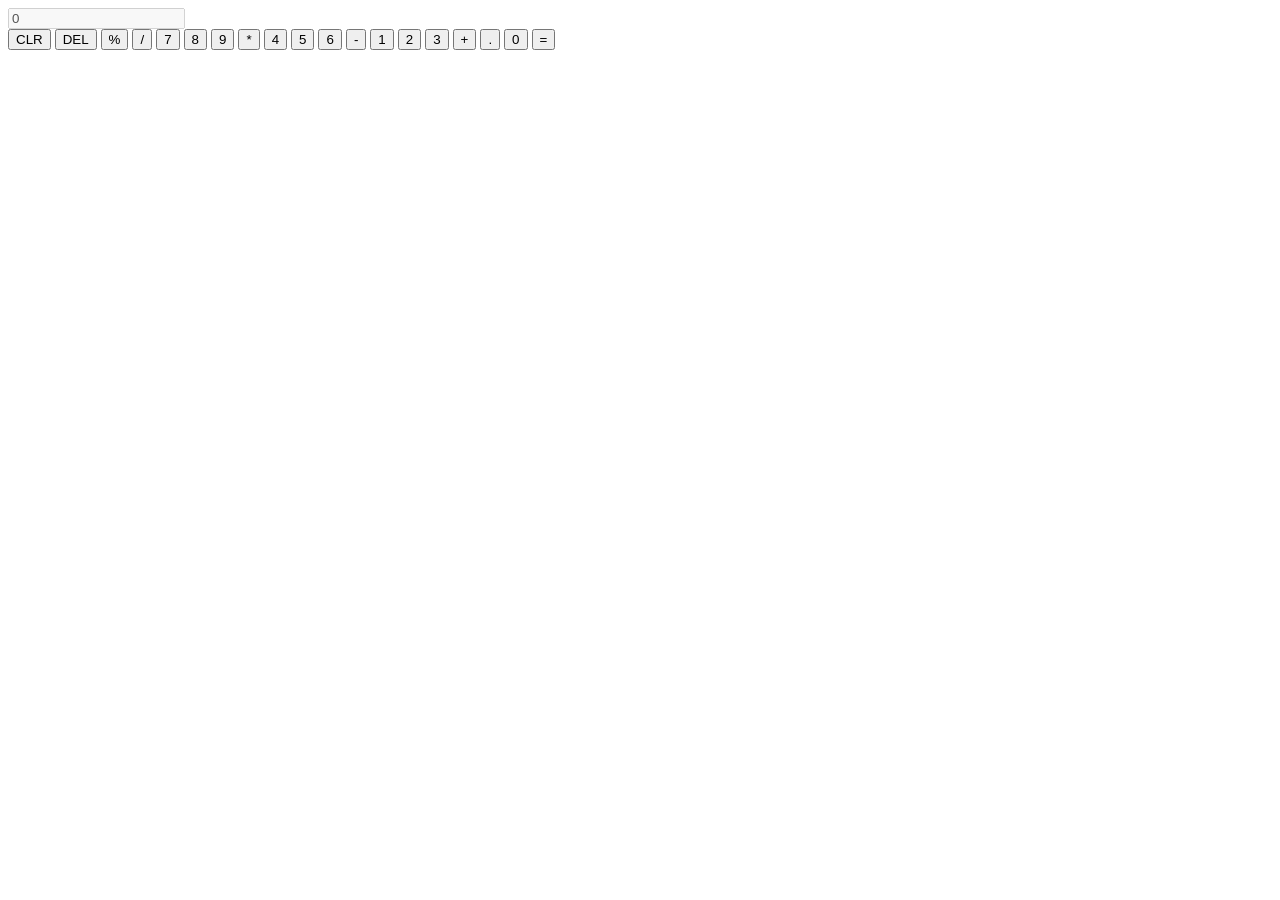
==== prom/index.html @ 1042690a "new" ====
<!DOCTYPE html>
<html lang="en">
<head>
    <meta charset="UTF-8">
    <meta name="viewport" content="width=device-width, initial-scale=1.0">
    <title>Cute Neumorphic Calculator</title>
    <link rel="stylesheet" href="styles.css">
</head>
<body>

    <div class="calculator">
        <div class="display">
            <input type="text" id="result" value="0" disabled>
        </div>
        <div class="buttons">
            <button class="btn" onclick="clearScreen()">CLR</button>
            <button class="btn" onclick="deleteChar()">DEL</button>
            <button class="btn" onclick="appendToDisplay('%')">%</button>
            <button class="btn" onclick="appendToDisplay('/')">/</button>

            <button class="btn" onclick="appendToDisplay('7')">7</button>
            <button class="btn" onclick="appendToDisplay('8')">8</button>
            <button class="btn" onclick="appendToDisplay('9')">9</button>
            <button class="btn" onclick="appendToDisplay('*')">*</button>

            <button class="btn" onclick="appendToDisplay('4')">4</button>
            <button class="btn" onclick="appendToDisplay('5')">5</button>
            <button class="btn" onclick="appendToDisplay('6')">6</button>
            <button class="btn" onclick="appendToDisplay('-')">-</button>

            <button class="btn" onclick="appendToDisplay('1')">1</button>
            <button class="btn" onclick="appendToDisplay('2')">2</button>
            <button class="btn" onclick="appendToDisplay('3')">3</button>
            <button class="btn" onclick="appendToDisplay('+')">+</button>

            <button class="btn" onclick="appendToDisplay('.')">.</button>
            <button class="btn" onclick="appendToDisplay('0')">0</button>
            <button class="btn equal" onclick="calculate()">=</button>
        </div>
    </div>

    <script src="script.js"></script>
</body>
</html>
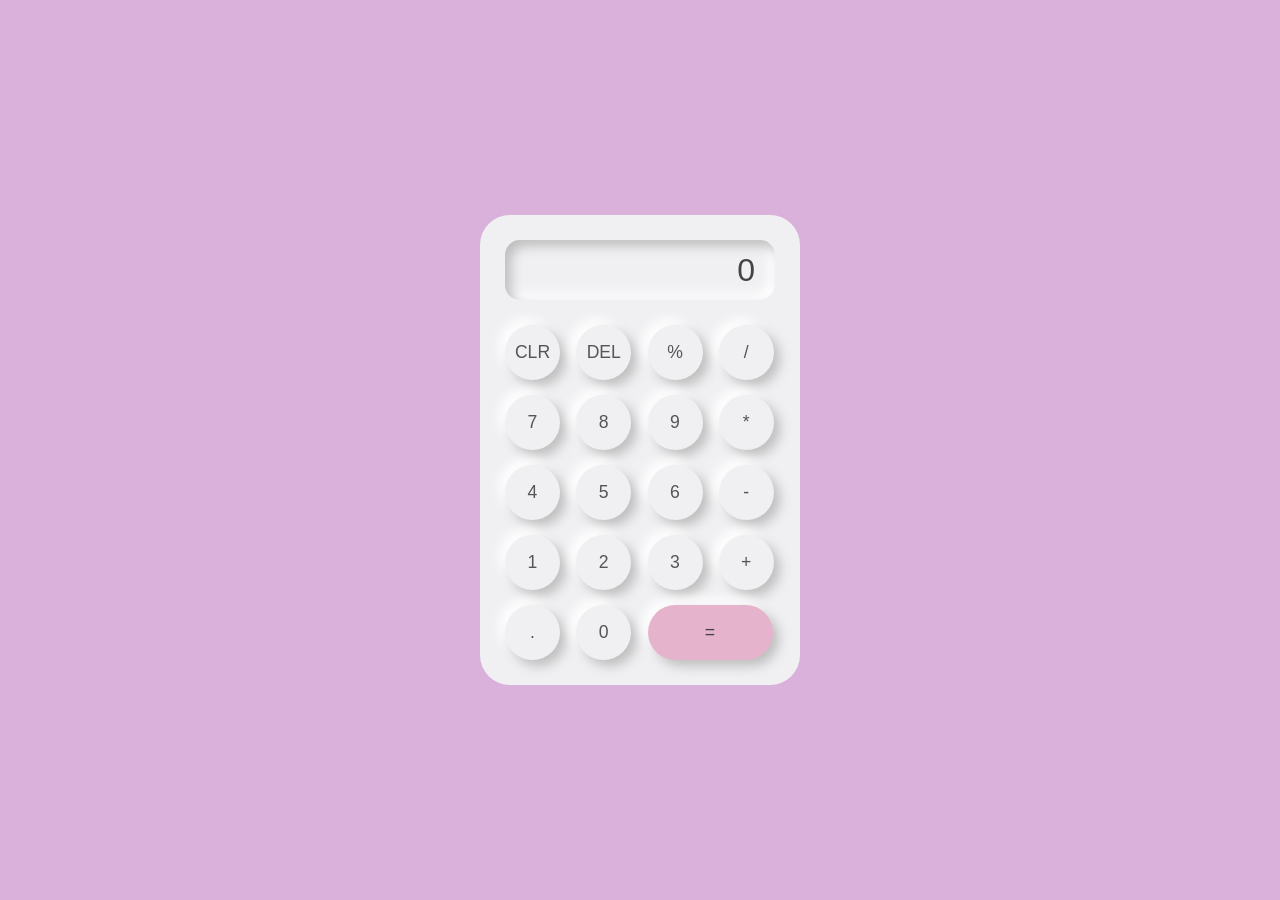
==== commit bc90f12f: "title change" ====
--- a/prom/index.html
+++ b/prom/index.html
@@ -3,7 +3,7 @@
 <head>
     <meta charset="UTF-8">
     <meta name="viewport" content="width=device-width, initial-scale=1.0">
-    <title>Cute Neumorphic Calculator</title>
+    <title>Habibah's Cute Simple Calculator</title>
     <link rel="stylesheet" href="styles.css">
 </head>
 <body>
--- a/prom/styles.css
+++ b/prom/styles.css
@@ -0,0 +1,75 @@
+* {
+    margin: 0;
+    padding: 0;
+    box-sizing: border-box;
+    font-family: 'Poppins', sans-serif;
+}
+
+body {
+    background-color: #dab1da; /* Light soft background */
+    display: flex;
+    justify-content: center;
+    align-items: center;
+    height: 100vh;
+}
+
+.calculator {
+    background-color: #f0f0f3;
+    padding: 25px;
+    border-radius: 30px;
+    width: 320px;
+}
+
+.display {
+    margin-bottom: 25px;
+}
+
+#result {
+    width: 100%;
+    height: 60px;
+    background: #f0f0f3;
+    border: none;
+    outline: none;
+    border-radius: 15px;
+    box-shadow: inset 6px 6px 12px #bebebe, inset -6px -6px 12px #ffffff;
+    text-align: right;
+    padding: 0 20px;
+    font-size: 2rem;
+    color: #444;
+}
+
+.buttons {
+    display: grid;
+    grid-template-columns: repeat(4, 1fr);
+    gap: 15px;
+}
+
+.btn {
+    width: 55px;
+    height: 55px;
+    border-radius: 50%;
+    border: none;
+    background: #f0f0f3;
+    box-shadow: 6px 6px 12px #bebebe, -6px -6px 12px #ffffff;
+    font-size: 1.1rem;
+    color: #555;
+    cursor: pointer;
+    transition: 0.2s;
+}
+
+.btn:active {
+    box-shadow: inset 4px 4px 8px #bebebe, inset -4px -4px 8px #ffffff;
+    transform: scale(0.98);
+}
+
+.equal {
+    grid-column: span 2;
+    width: 125px;
+    border-radius: 30px;
+    background-color: #e6b3cc; /* Soft pink from the image */
+    color: #444;
+}
+
+.equal:active {
+    background-color: #d9a0be;
+}
